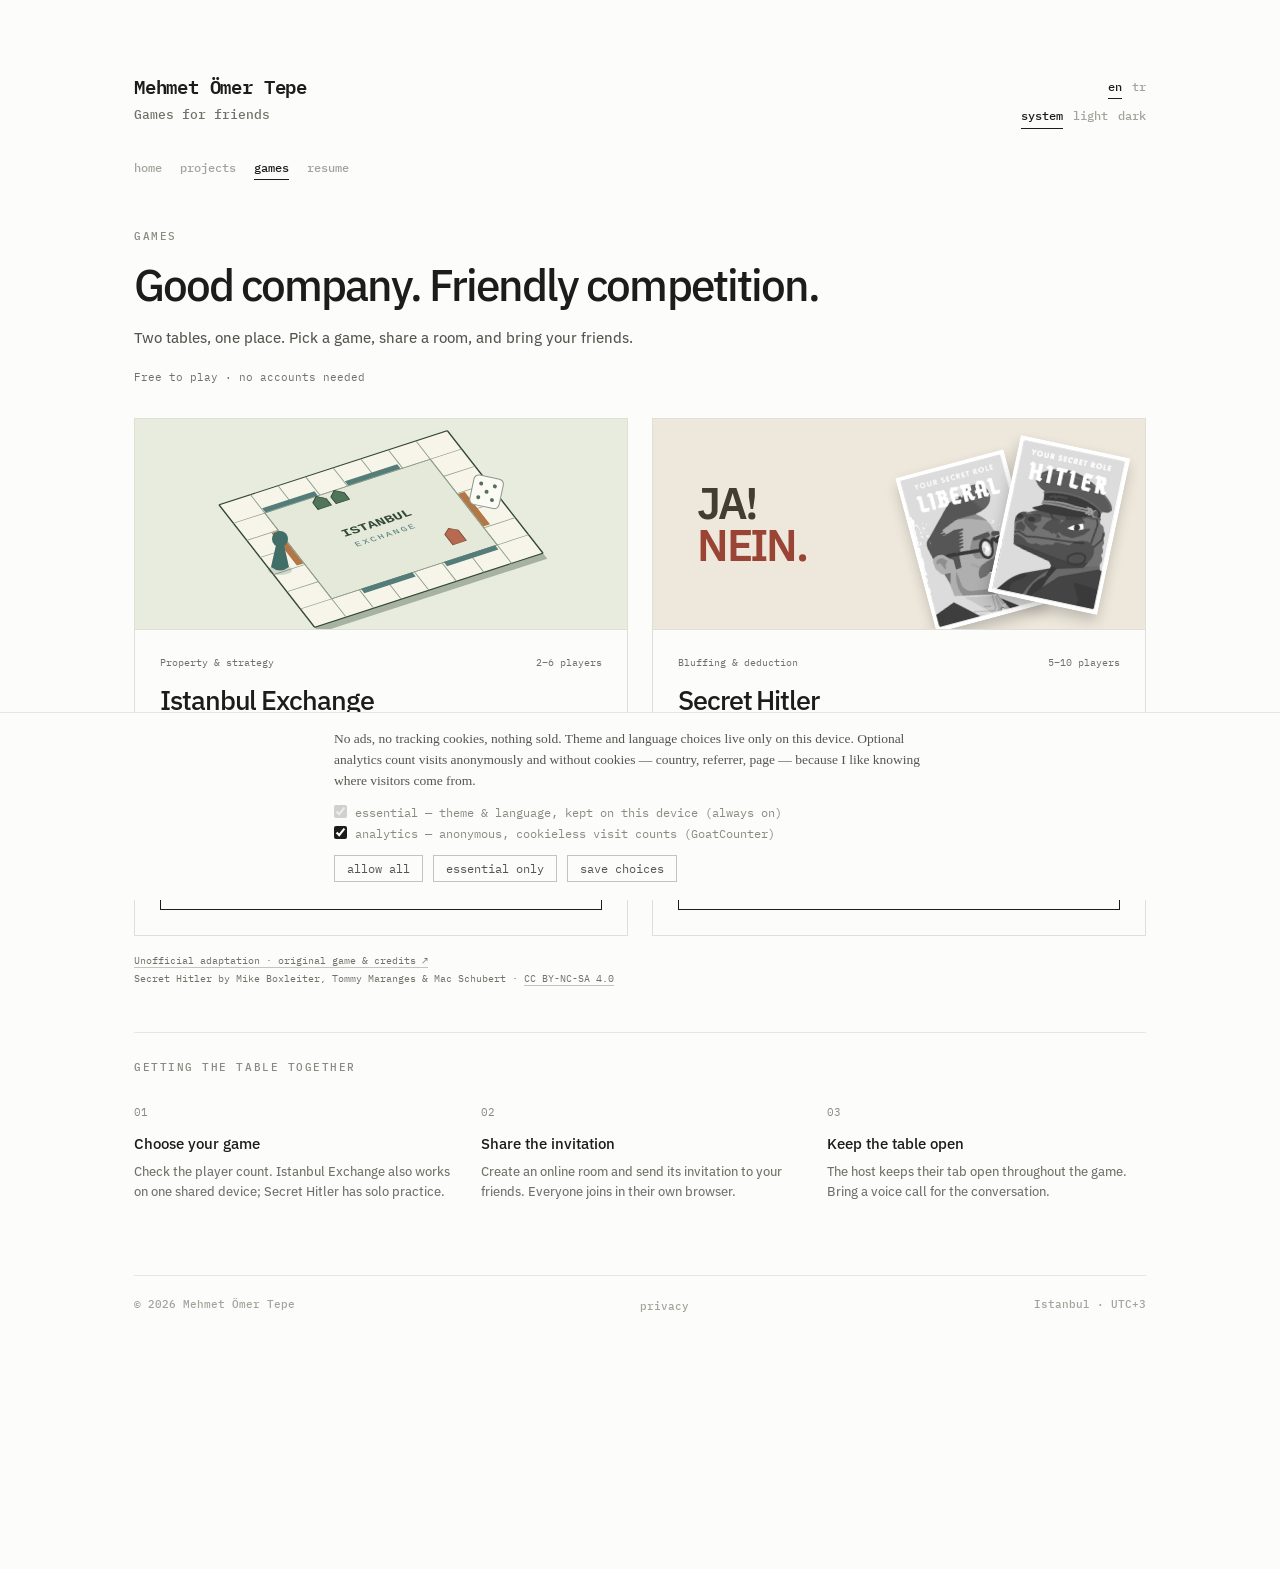
==== games/index.html @ 9b4b9cd4 "Organize both games under a shared Games section" ====
<!DOCTYPE html>
<html lang="en">
<head>
  <meta charset="utf-8">
  <meta name="viewport" content="width=device-width, initial-scale=1">
  <title>Games — Ömer Tepe</title>
  <meta name="description" content="Browser games for friends: Istanbul Exchange for 2–6 players and Secret Hitler for 5–10. Free online rooms, no accounts needed.">
  <link rel="canonical" href="https://omertepe.com/games/">
  <meta property="og:type" content="website">
  <meta property="og:title" content="Games — Ömer Tepe">
  <meta property="og:description" content="Two tables, one place. Play Istanbul Exchange or Secret Hitler with friends.">
  <meta property="og:url" content="https://omertepe.com/games/">
  <meta name="twitter:card" content="summary">
  <link rel="icon" href="/favicon.svg" type="image/svg+xml">
  <script>try{var s=localStorage.getItem('omt-theme');if(s==='light'||s==='dark')document.documentElement.style.colorScheme=s;}catch(e){}</script>
  <link rel="preconnect" href="https://fonts.googleapis.com">
  <link rel="preconnect" href="https://fonts.gstatic.com" crossorigin>
  <link href="https://fonts.googleapis.com/css2?family=IBM+Plex+Mono:wght@400;500;600&family=IBM+Plex+Sans:wght@400;450;500;600;700&display=swap" rel="stylesheet">
  <link rel="stylesheet" href="/assets/site.css">
  <link rel="stylesheet" href="/assets/games.css?v=20261007-2">
</head>
<body data-page="games">
<div class="page"><div class="container games-container">
  <header>
    <div class="header-left"><h1><a href="/">Mehmet Ömer Tepe</a></h1><p class="tagline" data-i18n="gamesTagline">Games for friends</p></div>
    <div class="toggles">
      <div class="toggle-row" aria-label="Language"><button id="lang-en" title="English">en</button><button id="lang-tr" title="Türkçe">tr</button></div>
      <div class="toggle-row" aria-label="Color theme"><button id="theme-system" data-i18n="themeSystem">system</button><button id="theme-light" data-i18n="themeLight">light</button><button id="theme-dark" data-i18n="themeDark">dark</button></div>
    </div>
  </header>
  <nav class="site-nav" aria-label="Site">
    <a href="/" data-nav="home" data-i18n="navHome">home</a>
    <a href="/projects/" data-nav="projects" data-i18n="navProjects">projects</a>
    <a href="/games/" data-nav="games" data-i18n="navGames" class="active" aria-current="page">games</a>
    <a href="/resume/" data-nav="resume" data-i18n="navResume">resume</a>
  </nav>
  <main>
    <section class="games-intro" aria-labelledby="games-title">
      <p class="section-h" data-i18n="gamesH">Games</p>
      <h2 id="games-title" data-i18n="gamesTitle">Good company. Friendly competition.</h2>
      <p data-i18n="gamesIntro">Two tables, one place. Pick a game, share a room, and bring your friends.</p>
      <span class="games-note" data-i18n="gamesNote">Free to play · no accounts needed</span>
    </section>
    <section class="games-grid" aria-label="Games">
      <article class="game-card exchange-card" aria-labelledby="exchange-title">
        <div class="game-art exchange-art" aria-hidden="true">
          <svg viewBox="0 0 440 210" focusable="false">
            <g transform="translate(220 110) rotate(-18) skewX(20) scale(1 .73) translate(-120 -100)">
              <path d="M0 9H240V209H0Z" fill="#a8b2a2"/>
              <rect width="240" height="200" rx="1" fill="#f7f5e9" stroke="#334838" stroke-width="1.5"/>
              <rect x="33" y="30" width="174" height="140" fill="#e4e9da" stroke="#8f9e8c"/>
              <path d="M0 30H240M0 170H240M33 0V200M207 0V200M62 0V30M91 0V30M120 0V30M149 0V30M178 0V30M62 170V200M91 170V200M120 170V200M149 170V200M178 170V200M0 58H33M0 86H33M0 114H33M0 142H33M207 58H240M207 86H240M207 114H240M207 142H240" stroke="#8f9e8c" stroke-width="1"/>
              <path d="M34 26H89M121 26H176M64 173H118M151 173H205" stroke="#547c79" stroke-width="7"/>
              <path d="M29 59V112M211 87V140" stroke="#b27747" stroke-width="7"/>
              <text x="120" y="95" text-anchor="middle" font-family="monospace" font-size="15" font-weight="bold" fill="#334838">ISTANBUL</text>
              <text x="120" y="113" text-anchor="middle" font-family="monospace" font-size="10" letter-spacing="2" fill="#547c79">EXCHANGE</text>
              <path d="M80 48V37L87 30L94 37V48Z M99 48V37L106 30L113 37V48Z" fill="#507559" stroke="#334838"/>
              <path d="M170 151V134L177 128L184 134V151Z" fill="#b66a50" stroke="#844c39"/>
            </g>
            <ellipse cx="119" cy="151" rx="12" ry="5" fill="#294b4230"/>
            <path d="M110 148L115 126H123L128 148Q119 155 110 148Z" fill="#416e67"/>
            <circle cx="119" cy="120" r="8" fill="#416e67"/>
            <g transform="translate(314 55) rotate(12)"><rect width="30" height="30" rx="5" fill="#fbfaf4" stroke="#899989"/><g fill="#54705b"><circle cx="8" cy="8" r="2"/><circle cx="22" cy="8" r="2"/><circle cx="15" cy="15" r="2"/><circle cx="8" cy="22" r="2"/><circle cx="22" cy="22" r="2"/></g></g>
          </svg>
        </div>
        <div class="game-card-body">
          <div class="game-card-meta"><span data-i18n="exchangeGenre">Property &amp; strategy</span><span data-i18n="exchangePlayers">2–6 players</span></div>
          <h3 id="exchange-title">Istanbul Exchange</h3>
          <p class="game-description" data-i18n="exchangeDesc">Buy Istanbul neighborhoods, strike deals, and build your way across the city. A familiar property game with a local address.</p>
          <ul class="game-features"><li data-i18n="exchangeFeature1">3D tabletop</li><li data-i18n="exchangeFeature2">Custom rules</li><li data-i18n="exchangeFeature3">Local play</li></ul>
          <div class="game-card-action"><span data-i18n="exchangeModes">Online or local</span><a href="/monopoly/" data-i18n="exchangePlay">Play Istanbul Exchange →</a></div>
        </div>
      </article>
      <article class="game-card secret-card" aria-labelledby="secret-title">
        <div class="game-art secret-art" aria-hidden="true"><span class="secret-art-word">JA! <i>NEIN.</i></span><div class="secret-art-cards"><img src="/secret-hitler/assets/role-liberal.webp" alt="" width="480" height="700"><img src="/secret-hitler/assets/role-hitler.webp" alt="" width="480" height="700"></div></div>
        <div class="game-card-body">
          <div class="game-card-meta"><span data-i18n="secretGenre">Bluffing &amp; deduction</span><span data-i18n="secretPlayers">5–10 players</span></div>
          <h3 id="secret-title">Secret Hitler</h3>
          <p class="game-description" data-i18n="secretDesc">Private identities, public decisions. Elect a government, pass policies, and work out whose story you can trust.</p>
          <ul class="game-features"><li data-i18n="secretFeature1">Hidden roles</li><li data-i18n="secretFeature2">Table chat</li><li data-i18n="secretFeature3">Practice bots</li></ul>
          <div class="game-card-action"><span data-i18n="secretModes">Online + solo practice</span><a href="/secret-hitler/" data-i18n="secretPlay">Play Secret Hitler →</a></div>
        </div>
      </article>
    </section>
    <p class="games-credit"><a href="/secret-hitler/#credits" data-i18n="secretCredit">Unofficial adaptation · original game &amp; credits ↗</a><br>Secret Hitler by Mike Boxleiter, Tommy Maranges &amp; Mac Schubert · <a href="https://creativecommons.org/licenses/by-nc-sa/4.0/">CC BY-NC-SA 4.0</a></p>
    <section class="games-guide" aria-labelledby="games-guide-heading">
      <h2 class="section-h" id="games-guide-heading" data-i18n="gamesTogether">Getting the table together</h2>
      <ol>
        <li><span class="guide-number" aria-hidden="true">01</span><h3 data-i18n="gamesStep1">Choose your game</h3><p data-i18n="gamesStep1Text">Check the player count. Istanbul Exchange also works on one shared device; Secret Hitler has solo practice.</p></li>
        <li><span class="guide-number" aria-hidden="true">02</span><h3 data-i18n="gamesStep2">Share the invitation</h3><p data-i18n="gamesStep2Text">Create an online room and send its invitation to your friends. Everyone joins in their own browser.</p></li>
        <li><span class="guide-number" aria-hidden="true">03</span><h3 data-i18n="gamesStep3">Keep the table open</h3><p data-i18n="gamesStep3Text">The host keeps their tab open throughout the game. Bring a voice call for the conversation.</p></li>
      </ol>
    </section>
  </main>
  <footer><span id="copyright">© 2026 Mehmet Ömer Tepe</span><span data-i18n="footerLoc">Istanbul · UTC+3</span></footer>
</div></div>
<script src="/assets/site.js?v=20261007-2"></script>
</body>
</html>
---- assets/site.css ----
:root { color-scheme: light dark; }
html, body { margin: 0; padding: 0; }
body { background: light-dark(#fcfcfa, #141413); }
::selection { background: light-dark(#1a1a18, #e9e9e4); color: light-dark(#fcfcfa, #141413); }
a { color: inherit; }

.page {
  min-height: 100vh;
  background: light-dark(#fcfcfa, #141413);
  color: light-dark(#1c1c1a, #e6e6e1);
  font-family: 'IBM Plex Sans', sans-serif;
  font-size: 15px;
  line-height: 1.6;
  font-weight: 450;
}
.container {
  max-width: 660px;
  margin: 0 auto;
  padding: 72px 24px 64px 24px;
  box-sizing: border-box;
}

/* Header */
header {
  display: flex;
  align-items: flex-start;
  justify-content: space-between;
  gap: 16px;
}
.header-left { display: flex; flex-direction: column; gap: 2px; }
.header-left h1 {
  margin: 0;
  font-family: 'IBM Plex Mono', monospace;
  font-size: 19px;
  font-weight: 600;
  letter-spacing: -0.01em;
}
.header-left h1 a { text-decoration: none; }
.tagline {
  margin: 0;
  font-family: 'IBM Plex Mono', monospace;
  font-size: 12.5px;
  color: light-dark(#71716a, #93938b);
}
.toggles {
  display: flex;
  flex-direction: column;
  align-items: flex-end;
  gap: 6px;
  font-family: 'IBM Plex Mono', monospace;
  font-size: 11.5px;
  padding-top: 4px;
}
.toggle-row { display: flex; align-items: center; gap: 10px; }
.toggle-row button {
  all: unset;
  cursor: pointer;
  padding: 2px 0;
  border-bottom: 1px solid transparent;
  color: light-dark(#a3a39b, #6b6b64);
}
.toggle-row button:hover { color: light-dark(#1c1c1a, #e6e6e1); }
.toggle-row button:focus-visible { outline: 1px dotted currentColor; outline-offset: 2px; }
.toggle-row button.active {
  color: light-dark(#1c1c1a, #e6e6e1);
  border-bottom-color: light-dark(#1c1c1a, #e6e6e1);
}

/* Site nav */
.site-nav {
  display: flex;
  flex-wrap: wrap;
  gap: 18px;
  margin-top: 28px;
  font-family: 'IBM Plex Mono', monospace;
  font-size: 11.5px;
}
.site-nav a {
  text-decoration: none;
  padding: 2px 0;
  border-bottom: 1px solid transparent;
  color: light-dark(#a3a39b, #6b6b64);
}
.site-nav a:hover { color: light-dark(#1c1c1a, #e6e6e1); }
.site-nav a:focus-visible { outline: 1px dotted currentColor; outline-offset: 2px; }
.site-nav a.active {
  color: light-dark(#1c1c1a, #e6e6e1);
  border-bottom-color: light-dark(#1c1c1a, #e6e6e1);
}

/* Sections */
.section-h {
  margin: 0 0 14px 0;
  font-family: 'IBM Plex Mono', monospace;
  font-size: 11px;
  font-weight: 500;
  letter-spacing: 0.14em;
  text-transform: uppercase;
  color: light-dark(#8a8a82, #7d7d76);
}
.page-top { margin-top: 48px; }

/* About */
.about { margin-top: 48px; }
.about p { margin: 0 0 12px 0; text-wrap: pretty; }
.about p:last-child { margin-bottom: 0; }
.body-link {
  color: inherit;
  text-decoration: underline;
  text-underline-offset: 3px;
  text-decoration-color: light-dark(#c4c4bc, #4a4a45);
}
.body-link:hover { text-decoration-color: light-dark(#1c1c1a, #e6e6e1); }

/* Projects */
.projects { margin-top: 52px; }
.projects-head {
  display: flex;
  align-items: baseline;
  justify-content: space-between;
  gap: 12px;
  margin: 0 0 6px 0;
}
.projects-head .section-h { margin: 0; }
.gh-link {
  font-family: 'IBM Plex Mono', monospace;
  font-size: 11.5px;
  color: light-dark(#8a8a82, #7d7d76);
  text-decoration: none;
}
.gh-link:hover { color: light-dark(#1c1c1a, #e6e6e1); }
.projects-intro {
  margin: 8px 0 0 0;
  font-size: 14px;
  color: light-dark(#55554f, #b0b0a8);
  text-wrap: pretty;
  max-width: 54ch;
}
.repos-loading {
  margin: 0;
  padding: 20px 0;
  font-family: 'IBM Plex Mono', monospace;
  font-size: 12.5px;
  color: light-dark(#8a8a82, #7d7d76);
}
.repo-list { display: flex; flex-direction: column; }
.repo-row {
  display: block;
  text-decoration: none;
  color: inherit;
  padding: 18px 0;
  border-top: 1px solid light-dark(#e7e7e1, #2a2a27);
}
a.repo-row:hover { background: light-dark(#f5f5f1, #1b1b19); }
.repo-line1 {
  display: flex;
  align-items: baseline;
  justify-content: space-between;
  gap: 12px;
}
.repo-name {
  font-family: 'IBM Plex Mono', monospace;
  font-size: 14px;
  font-weight: 600;
}
.repo-meta {
  font-family: 'IBM Plex Mono', monospace;
  font-size: 11.5px;
  color: light-dark(#8a8a82, #7d7d76);
  white-space: nowrap;
}
.repo-desc {
  margin: 6px 0 0 0;
  font-size: 14px;
  color: light-dark(#55554f, #b0b0a8);
  text-wrap: pretty;
  max-width: 54ch;
}
.repo-list-end { border-top: 1px solid light-dark(#e7e7e1, #2a2a27); }
.repos-error {
  margin: 10px 0 0 0;
  font-family: 'IBM Plex Mono', monospace;
  font-size: 11.5px;
  color: light-dark(#8a8a82, #7d7d76);
}
.repos-error a { color: inherit; }

/* Categorized project groups */
.cat-block { margin-top: 36px; }
.cat-block:first-child { margin-top: 24px; }
.cat-h { margin-bottom: 6px; }
.subcat-block { margin-top: 22px; }
.subcat-block:first-of-type { margin-top: 12px; }
.subcat-h {
  margin: 0 0 2px 0;
  font-family: 'IBM Plex Mono', monospace;
  font-size: 10px;
  font-weight: 500;
  letter-spacing: 0.12em;
  text-transform: uppercase;
  color: light-dark(#a3a39b, #6b6b64);
}

/* Contact */
.contact { margin-top: 52px; }
.contact-rows {
  display: flex;
  flex-direction: column;
  gap: 8px;
  font-family: 'IBM Plex Mono', monospace;
  font-size: 13px;
}
.contact-row { display: flex; gap: 16px; }
.contact-label {
  color: light-dark(#8a8a82, #7d7d76);
  width: 72px;
  flex-shrink: 0;
}
.contact-sep { color: light-dark(#a3a39b, #6b6b64); padding: 0 6px; }

/* Resume page */
.resume-lede {
  margin: 0;
  font-size: 14px;
  color: light-dark(#55554f, #b0b0a8);
  text-wrap: pretty;
  max-width: 54ch;
}
.resume-actions {
  display: flex;
  gap: 22px;
  margin-top: 18px;
  font-family: 'IBM Plex Mono', monospace;
  font-size: 12.5px;
}
.resume-size {
  align-self: center;
  font-size: 11px;
  color: light-dark(#a3a39b, #6b6b64);
}
.resume-embed {
  margin-top: 24px;
  border: 1px solid light-dark(#e7e7e1, #2a2a27);
}
.resume-embed img {
  display: block;
  width: 100%;
  height: auto;
  background: #fff;
}
.resume-embed.dark-adapt img {
  filter: invert(0.93) hue-rotate(180deg);
}

/* Case study page */
.crumb {
  margin: 0 0 18px 0;
  font-family: 'IBM Plex Mono', monospace;
  font-size: 11.5px;
  color: light-dark(#8a8a82, #7d7d76);
}
.crumb a { color: inherit; text-decoration: none; }
.crumb a:hover { color: light-dark(#1c1c1a, #e6e6e1); }
.crumb-row {
  display: flex;
  align-items: baseline;
  justify-content: space-between;
  gap: 12px;
  margin: 0 0 18px 0;
}
.crumb-row .crumb { margin: 0; }
.proj-head {
  display: flex;
  align-items: baseline;
  justify-content: space-between;
  gap: 12px;
}
.proj-head h2 {
  margin: 0;
  font-family: 'IBM Plex Mono', monospace;
  font-size: 17px;
  font-weight: 600;
  letter-spacing: -0.01em;
}
.proj-lede {
  margin: 14px 0 0 0;
  text-wrap: pretty;
}
.stats {
  display: flex;
  flex-wrap: wrap;
  gap: 12px 36px;
  margin-top: 26px;
  padding: 16px 0;
  border-top: 1px solid light-dark(#e7e7e1, #2a2a27);
  border-bottom: 1px solid light-dark(#e7e7e1, #2a2a27);
}
.stat { display: flex; flex-direction: column; gap: 2px; }
.stat-v {
  font-family: 'IBM Plex Mono', monospace;
  font-size: 16px;
  font-weight: 600;
}
.stat-l {
  font-family: 'IBM Plex Mono', monospace;
  font-size: 10.5px;
  letter-spacing: 0.08em;
  text-transform: uppercase;
  color: light-dark(#8a8a82, #7d7d76);
}
.demo-box {
  border: 1px solid light-dark(#e7e7e1, #2a2a27);
}
.demo-box canvas {
  display: block;
  width: 100%;
  touch-action: pan-y;
  cursor: grab;
}
.demo-caption {
  margin: 10px 0 0 0;
  font-size: 13px;
  color: light-dark(#8a8a82, #7d7d76);
  text-wrap: pretty;
}
.steps {
  margin: 0;
  padding-left: 22px;
}
.steps li { margin-bottom: 12px; text-wrap: pretty; }
.steps li:last-child { margin-bottom: 0; }
.steps li::marker {
  font-family: 'IBM Plex Mono', monospace;
  font-size: 12px;
  color: light-dark(#8a8a82, #7d7d76);
}
.step-k {
  font-family: 'IBM Plex Mono', monospace;
  font-size: 13px;
  font-weight: 600;
}
.status-note {
  margin: 0;
  font-family: 'IBM Plex Mono', monospace;
  font-size: 12.5px;
  color: light-dark(#8a8a82, #7d7d76);
  text-wrap: pretty;
}

/* 404 */
.nf-code {
  margin: 0 0 10px 0;
  font-family: 'IBM Plex Mono', monospace;
  font-size: 40px;
  font-weight: 600;
  letter-spacing: -0.01em;
}
.nf-msg {
  margin: 0 0 18px 0;
  color: light-dark(#55554f, #b0b0a8);
  text-wrap: pretty;
  max-width: 54ch;
}
.nf-back {
  margin: 0;
  font-family: 'IBM Plex Mono', monospace;
  font-size: 12.5px;
}

/* Consent banner */
.consent {
  position: fixed;
  left: 0;
  right: 0;
  bottom: 0;
  background: light-dark(#fcfcfa, #141413);
  border-top: 1px solid light-dark(#e7e7e1, #2a2a27);
  z-index: 10;
}
.consent-inner {
  max-width: 660px;
  margin: 0 auto;
  padding: 16px 24px 18px 24px;
  box-sizing: border-box;
}
.consent-text {
  margin: 0;
  font-size: 13.5px;
  line-height: 1.55;
  color: light-dark(#55554f, #b0b0a8);
  text-wrap: pretty;
}
.consent-opts {
  display: flex;
  flex-direction: column;
  gap: 5px;
  margin-top: 12px;
  font-family: 'IBM Plex Mono', monospace;
  font-size: 11.5px;
  color: light-dark(#8a8a82, #7d7d76);
}
.consent-opt { display: flex; align-items: baseline; gap: 8px; cursor: pointer; }
.consent-opt input {
  accent-color: light-dark(#1c1c1a, #e6e6e1);
  margin: 0;
  transform: translateY(1px);
}
.consent-actions {
  display: flex;
  flex-wrap: wrap;
  gap: 10px;
  margin-top: 14px;
}
.consent-actions button {
  all: unset;
  cursor: pointer;
  font-family: 'IBM Plex Mono', monospace;
  font-size: 11.5px;
  padding: 5px 12px;
  border: 1px solid light-dark(#c4c4bc, #4a4a45);
  color: light-dark(#55554f, #b0b0a8);
}
.consent-actions button:hover {
  color: light-dark(#1c1c1a, #e6e6e1);
  border-color: light-dark(#1c1c1a, #e6e6e1);
}
.consent-actions button:focus-visible { outline: 1px dotted currentColor; outline-offset: 2px; }

/* Footer privacy link */
.privacy-link {
  all: unset;
  cursor: pointer;
  font-family: 'IBM Plex Mono', monospace;
  font-size: 11px;
  color: light-dark(#a3a39b, #6b6b64);
  padding: 2px 0;
}
.privacy-link:hover { color: light-dark(#1c1c1a, #e6e6e1); }
.privacy-link:focus-visible { outline: 1px dotted currentColor; outline-offset: 2px; }

/* Footer */
footer {
  margin-top: 72px;
  padding-top: 20px;
  border-top: 1px solid light-dark(#e7e7e1, #2a2a27);
  display: flex;
  justify-content: space-between;
  gap: 12px;
  font-family: 'IBM Plex Mono', monospace;
  font-size: 11px;
  color: light-dark(#a3a39b, #6b6b64);
}
---- assets/games.css ----
/* Shared navigation for the collection and both game tables. */
.game-shell.game-container, .game-shell.sh-container { max-width:1360px; margin:0 auto; padding:38px 36px 28px; }
.game-shell .game-header .header-left h1 { font-size:19px; }
.game-shell .game-header .tagline { font-size:12.5px; }
.game-shell .toggles { font-size:11.5px; gap:6px; }
.game-shell .toggle-row { gap:10px; }
.game-shell .game-site-nav { margin:28px 0 0; padding-bottom:18px; border-bottom:1px solid light-dark(#e7e7e1,#2a2a27); gap:18px; font-size:11.5px; }
.game-collection-bar { display:flex; align-items:center; justify-content:space-between; gap:16px; padding:18px 0; border-bottom:1px solid light-dark(#e7e7e1,#2a2a27); }
.game-switcher { display:flex; flex-wrap:wrap; gap:8px 22px; font:11px 'IBM Plex Mono',monospace; }
.game-switcher a { color:light-dark(#71716a,#93938b); text-decoration:none; padding:5px 0; border-bottom:1px solid transparent; }
.game-switcher a:hover, .game-switcher a.active { color:light-dark(#1c1c1a,#e6e6e1); }
.game-switcher a.active { border-bottom-color:currentColor; }
.game-collection-bar .text-button { margin:0; white-space:nowrap; font-size:11px; }
.game-collection-bar a:focus-visible { outline:1px dotted currentColor; outline-offset:4px; }
.game-shell .table-heading { margin-top:24px; }

/* The Games collection uses the same type, paper, borders, and preferences as the portfolio. */
.games-container { max-width:1060px; }
.games-intro { margin:48px 0 30px; }
.games-intro h2 { font-size:clamp(30px,4vw,44px); line-height:1.15; font-weight:500; letter-spacing:-.045em; margin:0 0 16px; text-wrap:balance; }
.games-intro > p:not(.section-h) { color:light-dark(#55554f,#b0b0a8); max-width:60ch; margin:0 0 14px; }
.games-note { font:11px 'IBM Plex Mono',monospace; color:light-dark(#71716a,#93938b); }
.games-grid { display:grid; grid-template-columns:repeat(2,minmax(0,1fr)); gap:24px; }
.game-card { min-width:0; border:1px solid light-dark(#dfdfd7,#363630); display:flex; flex-direction:column; transition:border-color .2s; }
.game-card:hover { border-color:light-dark(#a9a99d,#727268); }
.game-art { height:210px; position:relative; overflow:hidden; border-bottom:1px solid light-dark(#dfdfd7,#363630); }
.exchange-art { background:light-dark(#e8ecdf,#26332d); }
.exchange-art svg { width:100%; height:100%; display:block; }
.secret-art { background:light-dark(#eee8dc,#37312a); }
.secret-art-word { position:absolute; left:9%; top:30%; font:600 44px/.95 'IBM Plex Sans',sans-serif; letter-spacing:-.06em; color:light-dark(#423c32,#e2d9c7); }
.secret-art-word i { display:block; color:light-dark(#9a4436,#c77863); font-style:normal; }
.secret-art-cards { position:absolute; width:205px; height:190px; right:6%; top:26px; }
.secret-art-cards img { position:absolute; width:104px; height:152px; object-fit:cover; border:4px solid #fff; box-shadow:0 7px 14px #0003; background:#fff; transition:transform .3s; }
.secret-art-cards img:first-child { transform:rotate(-15deg); left:4px; top:16px; }
.secret-art-cards img:last-child { transform:rotate(12deg); right:0; top:0; }
.secret-card:hover .secret-art-cards img:first-child { transform:rotate(-19deg) translateY(-3px); }
.secret-card:hover .secret-art-cards img:last-child { transform:rotate(16deg) translateY(-3px); }
.game-card-body { display:flex; flex-direction:column; flex:1; padding:25px; }
.game-card-meta { display:flex; flex-wrap:wrap; justify-content:space-between; gap:7px 16px; font:10px/1.5 'IBM Plex Mono',monospace; color:light-dark(#71716a,#93938b); }
.game-card-meta > :last-child { white-space:nowrap; }
.game-card h3 { margin:14px 0 10px; font-size:27px; line-height:1.2; letter-spacing:-.04em; font-weight:500; }
.game-description { margin:0 0 20px; font-size:14px; color:light-dark(#55554f,#b0b0a8); text-wrap:pretty; }
.game-features { list-style:none; padding:0; margin:0 0 25px; display:flex; flex-wrap:wrap; gap:7px; font:10px/1.5 'IBM Plex Mono',monospace; }
.game-features li { padding:4px 7px; border:1px solid light-dark(#dfdfd7,#363630); }
.game-card-action { margin-top:auto; display:flex; flex-direction:column; gap:9px; }
.game-card-action > span { font:10px/1.5 'IBM Plex Mono',monospace; color:light-dark(#71716a,#93938b); }
.game-card-action a { display:block; padding:13px 14px; text-decoration:none; font:11px/1.5 'IBM Plex Mono',monospace; border:1px solid light-dark(#1c1c1a,#e6e6e1); text-align:center; transition:background .2s,color .2s; }
.game-card-action a:hover { background:light-dark(#1c1c1a,#e6e6e1); color:light-dark(#fcfcfa,#141413); }
.game-card-action a:focus-visible { outline:2px solid currentColor; outline-offset:3px; }
.games-credit { margin:16px 0 0; font:10px/1.8 'IBM Plex Mono',monospace; color:light-dark(#71716a,#93938b); }
.games-credit a { text-decoration-color:light-dark(#c4c4bc,#4a4a45); text-underline-offset:3px; }
.games-guide { margin-top:44px; padding-top:26px; border-top:1px solid light-dark(#e7e7e1,#2a2a27); }
.games-guide ol { display:grid; grid-template-columns:repeat(3,minmax(0,1fr)); gap:28px; list-style:none; padding:0; margin:22px 0 0; }
.guide-number { font:11px 'IBM Plex Mono',monospace; color:light-dark(#8a8a82,#7d7d76); }
.games-guide h3 { font-size:15px; font-weight:500; margin:9px 0 6px; }
.games-guide p { font-size:13px; color:light-dark(#71716a,#93938b); margin:0; }
@media(max-width:760px) {
  .games-container { padding-top:38px; }
  .games-grid { gap:16px; }
  .game-card-body { padding:19px; }
  .secret-art-cards { right:-30px; }
  .secret-art-word { left:6%; font-size:38px; }
  .game-shell.game-container, .game-shell.sh-container { padding:28px 20px 22px; }
}
@media(max-width:600px) {
  .games-grid, .games-guide ol { grid-template-columns:1fr; }
  .games-container .header-left h1 { font-size:15px; }
  .games-container .tagline { font-size:10px; }
  .games-container .toggles { font-size:10px; }
  .games-container .toggle-row { gap:7px; }
  .games-intro { margin-top:38px; }
  .game-art { height:190px; }
  .secret-art-cards { right:9%; top:20px; }
  .secret-art-word { left:10%; font-size:44px; }
  .games-guide ol { gap:22px; }
  .games-container footer { margin-top:42px; flex-wrap:wrap; }
  .game-shell.game-container, .game-shell.sh-container { padding:25px 14px 18px; }
  .game-shell .game-header .header-left h1 { font-size:15px; }
  .game-shell .game-header .tagline { font-size:10px; }
  .game-shell .toggles { font-size:10px; gap:4px; }
  .game-shell .toggle-row { gap:7px; }
  .game-collection-bar { align-items:flex-start; flex-wrap:wrap; gap:8px; padding:12px 0; }
  .game-switcher { gap:16px; font-size:10px; }
  .game-collection-bar .text-button { font-size:10px; padding:5px 0; }
}
@media(prefers-reduced-motion:reduce) {
  .game-card, .game-card-action a, .secret-art-cards img { transition:none; }
}
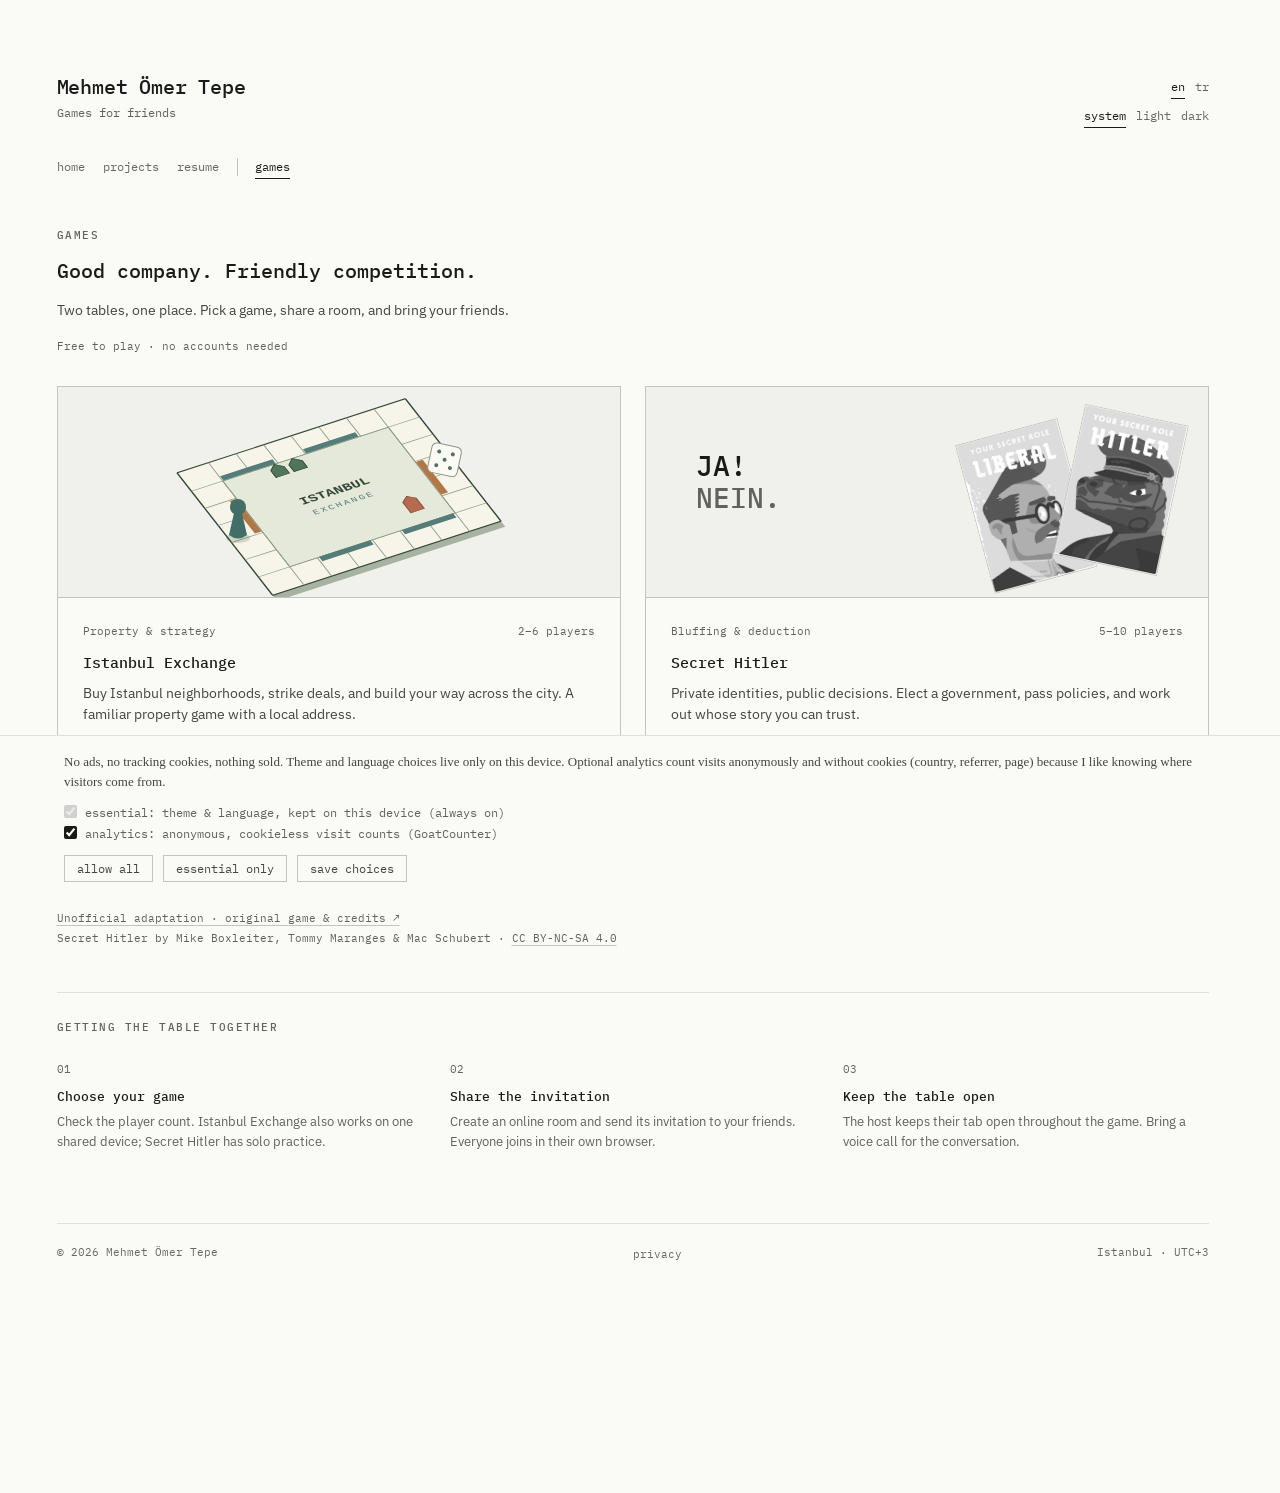
==== commit a6f28894: "Refresh site pages, shared styles and project list Co-Authored-By: Claude Fable 5.2 <noreply@anthrop" ====
--- a/games/index.html
+++ b/games/index.html
@@ -3,11 +3,11 @@
 <head>
   <meta charset="utf-8">
   <meta name="viewport" content="width=device-width, initial-scale=1">
-  <title>Games — Ömer Tepe</title>
+  <title>Games · Ömer Tepe</title>
   <meta name="description" content="Browser games for friends: Istanbul Exchange for 2–6 players and Secret Hitler for 5–10. Free online rooms, no accounts needed.">
   <link rel="canonical" href="https://omertepe.com/games/">
   <meta property="og:type" content="website">
-  <meta property="og:title" content="Games — Ömer Tepe">
+  <meta property="og:title" content="Games · Ömer Tepe">
   <meta property="og:description" content="Two tables, one place. Play Istanbul Exchange or Secret Hitler with friends.">
   <meta property="og:url" content="https://omertepe.com/games/">
   <meta name="twitter:card" content="summary">
@@ -16,8 +16,8 @@
   <link rel="preconnect" href="https://fonts.googleapis.com">
   <link rel="preconnect" href="https://fonts.gstatic.com" crossorigin>
   <link href="https://fonts.googleapis.com/css2?family=IBM+Plex+Mono:wght@400;500;600&family=IBM+Plex+Sans:wght@400;450;500;600;700&display=swap" rel="stylesheet">
-  <link rel="stylesheet" href="/assets/site.css">
-  <link rel="stylesheet" href="/assets/games.css?v=20261007-2">
+  <link rel="stylesheet" href="/assets/site.css?v=20261111-5">
+  <link rel="stylesheet" href="/assets/games.css?v=20261111-3">
 </head>
 <body data-page="games">
 <div class="page"><div class="container games-container">
@@ -31,8 +31,8 @@
   <nav class="site-nav" aria-label="Site">
     <a href="/" data-nav="home" data-i18n="navHome">home</a>
     <a href="/projects/" data-nav="projects" data-i18n="navProjects">projects</a>
+    <a href="/resume/" data-nav="resume" data-i18n="navResume">resume</a>
     <a href="/games/" data-nav="games" data-i18n="navGames" class="active" aria-current="page">games</a>
-    <a href="/resume/" data-nav="resume" data-i18n="navResume">resume</a>
   </nav>
   <main>
     <section class="games-intro" aria-labelledby="games-title">
@@ -94,6 +94,6 @@
   </main>
   <footer><span id="copyright">© 2026 Mehmet Ömer Tepe</span><span data-i18n="footerLoc">Istanbul · UTC+3</span></footer>
 </div></div>
-<script src="/assets/site.js?v=20261007-2"></script>
+<script src="/assets/site.js?v=20261111-5"></script>
 </body>
 </html>
--- a/assets/site.css
+++ b/assets/site.css
@@ -1,25 +1,46 @@
-:root { color-scheme: light dark; }
+/* plex gray tokens: https://claude.ai/artifact/9Q6oJZH4ksGWWQ2QTu6A2C */
+:root {
+  color-scheme: light dark;
+  --bg: light-dark(#fafaf7, #141413);
+  --sunken: light-dark(#f0f0ec, #0c0c0b);
+  --hover: light-dark(#f0f0eb, #1b1b19);
+  --selected: light-dark(#e8e8e2, #20201e);
+  --text: light-dark(#1a1a18, #e6e6e1);
+  --text2: light-dark(#45453f, #b0b0a8);
+  --text3: light-dark(#62625b, #93938b);
+  --off: light-dark(#686861, #83837c);
+  --line3: light-dark(#83837b, #717169);
+  --line2: light-dark(#c4c4bc, #4a4a45);
+  --line: light-dark(#e0e0da, #2a2a27);
+  --focus: light-dark(#000, #fff);
+  --page-w: 1200px; /* one width for every page, game tables included */
+  --measure: 640px;
+}
+html { scrollbar-gutter: stable; } /* pages with and without a scrollbar stay aligned */
+* { border-radius: 0; }
 html, body { margin: 0; padding: 0; }
-body { background: light-dark(#fcfcfa, #141413); }
-::selection { background: light-dark(#1a1a18, #e9e9e4); color: light-dark(#fcfcfa, #141413); }
+body { background: var(--bg); }
+::selection { background: var(--text); color: var(--bg); }
 a { color: inherit; }
 
 .page {
   min-height: 100vh;
-  background: light-dark(#fcfcfa, #141413);
-  color: light-dark(#1c1c1a, #e6e6e1);
+  background: var(--bg);
+  color: var(--text);
   font-family: 'IBM Plex Sans', sans-serif;
-  font-size: 15px;
-  line-height: 1.6;
-  font-weight: 450;
+  font-size: 14px;
+  line-height: 1.5;
+  font-weight: 400;
 }
 .container {
-  max-width: 660px;
+  max-width: var(--page-w);
   margin: 0 auto;
   padding: 72px 24px 64px 24px;
   box-sizing: border-box;
 }
 
+.container p, .container li { max-width: var(--measure); }
+
 /* Header */
 header {
   display: flex;
@@ -31,16 +52,16 @@
 .header-left h1 {
   margin: 0;
   font-family: 'IBM Plex Mono', monospace;
-  font-size: 19px;
-  font-weight: 600;
+  font-size: 20px;
+  font-weight: 500;
   letter-spacing: -0.01em;
 }
 .header-left h1 a { text-decoration: none; }
 .tagline {
   margin: 0;
   font-family: 'IBM Plex Mono', monospace;
-  font-size: 12.5px;
-  color: light-dark(#71716a, #93938b);
+  font-size: 12px;
+  color: var(--text3);
 }
 .toggles {
   display: flex;
@@ -48,7 +69,7 @@
   align-items: flex-end;
   gap: 6px;
   font-family: 'IBM Plex Mono', monospace;
-  font-size: 11.5px;
+  font-size: 12px;
   padding-top: 4px;
 }
 .toggle-row { display: flex; align-items: center; gap: 10px; }
@@ -57,13 +78,13 @@
   cursor: pointer;
   padding: 2px 0;
   border-bottom: 1px solid transparent;
-  color: light-dark(#a3a39b, #6b6b64);
-}
-.toggle-row button:hover { color: light-dark(#1c1c1a, #e6e6e1); }
-.toggle-row button:focus-visible { outline: 1px dotted currentColor; outline-offset: 2px; }
+  color: var(--off);
+}
+.toggle-row button:hover { color: var(--text); }
+.toggle-row button:focus-visible { outline: 2px solid var(--focus); outline-offset: 1px; }
 .toggle-row button.active {
-  color: light-dark(#1c1c1a, #e6e6e1);
-  border-bottom-color: light-dark(#1c1c1a, #e6e6e1);
+  color: var(--text);
+  border-bottom-color: var(--text);
 }
 
 /* Site nav */
@@ -73,19 +94,29 @@
   gap: 18px;
   margin-top: 28px;
   font-family: 'IBM Plex Mono', monospace;
-  font-size: 11.5px;
+  font-size: 12px;
 }
 .site-nav a {
   text-decoration: none;
   padding: 2px 0;
   border-bottom: 1px solid transparent;
-  color: light-dark(#a3a39b, #6b6b64);
-}
-.site-nav a:hover { color: light-dark(#1c1c1a, #e6e6e1); }
-.site-nav a:focus-visible { outline: 1px dotted currentColor; outline-offset: 2px; }
+  color: var(--off);
+}
+/* Hairline between the professional pages and the personal ones. */
+.site-nav a[href="/games/"] { position: relative; margin-left: 18px; }
+.site-nav a[href="/games/"]::before {
+  content: "";
+  position: absolute;
+  left: -18px;
+  top: 2px;
+  bottom: 2px;
+  border-left: 1px solid var(--line2);
+}
+.site-nav a:hover { color: var(--text); }
+.site-nav a:focus-visible { outline: 2px solid var(--focus); outline-offset: 1px; }
 .site-nav a.active {
-  color: light-dark(#1c1c1a, #e6e6e1);
-  border-bottom-color: light-dark(#1c1c1a, #e6e6e1);
+  color: var(--text);
+  border-bottom-color: var(--text);
 }
 
 /* Sections */
@@ -96,7 +127,7 @@
   font-weight: 500;
   letter-spacing: 0.14em;
   text-transform: uppercase;
-  color: light-dark(#8a8a82, #7d7d76);
+  color: var(--text3);
 }
 .page-top { margin-top: 48px; }
 
@@ -108,9 +139,9 @@
   color: inherit;
   text-decoration: underline;
   text-underline-offset: 3px;
-  text-decoration-color: light-dark(#c4c4bc, #4a4a45);
-}
-.body-link:hover { text-decoration-color: light-dark(#1c1c1a, #e6e6e1); }
+  text-decoration-color: var(--line2);
+}
+.body-link:hover { text-decoration-color: var(--text); }
 
 /* Projects */
 .projects { margin-top: 52px; }
@@ -124,15 +155,15 @@
 .projects-head .section-h { margin: 0; }
 .gh-link {
   font-family: 'IBM Plex Mono', monospace;
-  font-size: 11.5px;
-  color: light-dark(#8a8a82, #7d7d76);
+  font-size: 12px;
+  color: var(--text3);
   text-decoration: none;
 }
-.gh-link:hover { color: light-dark(#1c1c1a, #e6e6e1); }
+.gh-link:hover { color: var(--text); }
 .projects-intro {
   margin: 8px 0 0 0;
   font-size: 14px;
-  color: light-dark(#55554f, #b0b0a8);
+  color: var(--text2);
   text-wrap: pretty;
   max-width: 54ch;
 }
@@ -140,8 +171,8 @@
   margin: 0;
   padding: 20px 0;
   font-family: 'IBM Plex Mono', monospace;
-  font-size: 12.5px;
-  color: light-dark(#8a8a82, #7d7d76);
+  font-size: 12px;
+  color: var(--text3);
 }
 .repo-list { display: flex; flex-direction: column; }
 .repo-row {
@@ -149,9 +180,9 @@
   text-decoration: none;
   color: inherit;
   padding: 18px 0;
-  border-top: 1px solid light-dark(#e7e7e1, #2a2a27);
-}
-a.repo-row:hover { background: light-dark(#f5f5f1, #1b1b19); }
+  border-top: 1px solid var(--line);
+}
+a.repo-row:hover { background: var(--hover); }
 .repo-line1 {
   display: flex;
   align-items: baseline;
@@ -161,27 +192,27 @@
 .repo-name {
   font-family: 'IBM Plex Mono', monospace;
   font-size: 14px;
-  font-weight: 600;
+  font-weight: 500;
 }
 .repo-meta {
   font-family: 'IBM Plex Mono', monospace;
-  font-size: 11.5px;
-  color: light-dark(#8a8a82, #7d7d76);
+  font-size: 12px;
+  color: var(--text3);
   white-space: nowrap;
 }
 .repo-desc {
   margin: 6px 0 0 0;
   font-size: 14px;
-  color: light-dark(#55554f, #b0b0a8);
+  color: var(--text2);
   text-wrap: pretty;
   max-width: 54ch;
 }
-.repo-list-end { border-top: 1px solid light-dark(#e7e7e1, #2a2a27); }
+.repo-list-end { border-top: 1px solid var(--line); }
 .repos-error {
   margin: 10px 0 0 0;
   font-family: 'IBM Plex Mono', monospace;
-  font-size: 11.5px;
-  color: light-dark(#8a8a82, #7d7d76);
+  font-size: 12px;
+  color: var(--text3);
 }
 .repos-error a { color: inherit; }
 
@@ -198,7 +229,7 @@
   font-weight: 500;
   letter-spacing: 0.12em;
   text-transform: uppercase;
-  color: light-dark(#a3a39b, #6b6b64);
+  color: var(--off);
 }
 
 /* Contact */
@@ -212,17 +243,17 @@
 }
 .contact-row { display: flex; gap: 16px; }
 .contact-label {
-  color: light-dark(#8a8a82, #7d7d76);
+  color: var(--text3);
   width: 72px;
   flex-shrink: 0;
 }
-.contact-sep { color: light-dark(#a3a39b, #6b6b64); padding: 0 6px; }
+.contact-sep { color: var(--off); padding: 0 6px; }
 
 /* Resume page */
 .resume-lede {
   margin: 0;
   font-size: 14px;
-  color: light-dark(#55554f, #b0b0a8);
+  color: var(--text2);
   text-wrap: pretty;
   max-width: 54ch;
 }
@@ -231,16 +262,16 @@
   gap: 22px;
   margin-top: 18px;
   font-family: 'IBM Plex Mono', monospace;
-  font-size: 12.5px;
+  font-size: 12px;
 }
 .resume-size {
   align-self: center;
   font-size: 11px;
-  color: light-dark(#a3a39b, #6b6b64);
+  color: var(--off);
 }
 .resume-embed {
   margin-top: 24px;
-  border: 1px solid light-dark(#e7e7e1, #2a2a27);
+  border: 1px solid var(--line);
 }
 .resume-embed img {
   display: block;
@@ -256,11 +287,11 @@
 .crumb {
   margin: 0 0 18px 0;
   font-family: 'IBM Plex Mono', monospace;
-  font-size: 11.5px;
-  color: light-dark(#8a8a82, #7d7d76);
+  font-size: 12px;
+  color: var(--text3);
 }
 .crumb a { color: inherit; text-decoration: none; }
-.crumb a:hover { color: light-dark(#1c1c1a, #e6e6e1); }
+.crumb a:hover { color: var(--text); }
 .crumb-row {
   display: flex;
   align-items: baseline;
@@ -278,8 +309,8 @@
 .proj-head h2 {
   margin: 0;
   font-family: 'IBM Plex Mono', monospace;
-  font-size: 17px;
-  font-weight: 600;
+  font-size: 15px;
+  font-weight: 500;
   letter-spacing: -0.01em;
 }
 .proj-lede {
@@ -292,24 +323,25 @@
   gap: 12px 36px;
   margin-top: 26px;
   padding: 16px 0;
-  border-top: 1px solid light-dark(#e7e7e1, #2a2a27);
-  border-bottom: 1px solid light-dark(#e7e7e1, #2a2a27);
+  border-top: 1px solid var(--line);
+  border-bottom: 1px solid var(--line);
 }
 .stat { display: flex; flex-direction: column; gap: 2px; }
 .stat-v {
   font-family: 'IBM Plex Mono', monospace;
-  font-size: 16px;
-  font-weight: 600;
+  font-size: 15px;
+  font-weight: 500;
 }
 .stat-l {
   font-family: 'IBM Plex Mono', monospace;
-  font-size: 10.5px;
+  font-size: 11px;
   letter-spacing: 0.08em;
   text-transform: uppercase;
-  color: light-dark(#8a8a82, #7d7d76);
+  color: var(--text3);
 }
 .demo-box {
-  border: 1px solid light-dark(#e7e7e1, #2a2a27);
+  background: var(--sunken);
+  border: 1px solid var(--line);
 }
 .demo-box canvas {
   display: block;
@@ -320,7 +352,7 @@
 .demo-caption {
   margin: 10px 0 0 0;
   font-size: 13px;
-  color: light-dark(#8a8a82, #7d7d76);
+  color: var(--text3);
   text-wrap: pretty;
 }
 .steps {
@@ -332,18 +364,18 @@
 .steps li::marker {
   font-family: 'IBM Plex Mono', monospace;
   font-size: 12px;
-  color: light-dark(#8a8a82, #7d7d76);
+  color: var(--text3);
 }
 .step-k {
   font-family: 'IBM Plex Mono', monospace;
   font-size: 13px;
-  font-weight: 600;
+  font-weight: 500;
 }
 .status-note {
   margin: 0;
   font-family: 'IBM Plex Mono', monospace;
-  font-size: 12.5px;
-  color: light-dark(#8a8a82, #7d7d76);
+  font-size: 12px;
+  color: var(--text3);
   text-wrap: pretty;
 }
 
@@ -351,20 +383,20 @@
 .nf-code {
   margin: 0 0 10px 0;
   font-family: 'IBM Plex Mono', monospace;
-  font-size: 40px;
-  font-weight: 600;
+  font-size: 28px;
+  font-weight: 500;
   letter-spacing: -0.01em;
 }
 .nf-msg {
   margin: 0 0 18px 0;
-  color: light-dark(#55554f, #b0b0a8);
+  color: var(--text2);
   text-wrap: pretty;
   max-width: 54ch;
 }
 .nf-back {
   margin: 0;
   font-family: 'IBM Plex Mono', monospace;
-  font-size: 12.5px;
+  font-size: 12px;
 }
 
 /* Consent banner */
@@ -373,21 +405,21 @@
   left: 0;
   right: 0;
   bottom: 0;
-  background: light-dark(#fcfcfa, #141413);
-  border-top: 1px solid light-dark(#e7e7e1, #2a2a27);
+  background: var(--bg);
+  border-top: 1px solid var(--line);
   z-index: 10;
 }
 .consent-inner {
-  max-width: 660px;
+  max-width: var(--page-w);
   margin: 0 auto;
   padding: 16px 24px 18px 24px;
   box-sizing: border-box;
 }
 .consent-text {
   margin: 0;
-  font-size: 13.5px;
+  font-size: 13px;
   line-height: 1.55;
-  color: light-dark(#55554f, #b0b0a8);
+  color: var(--text2);
   text-wrap: pretty;
 }
 .consent-opts {
@@ -396,12 +428,12 @@
   gap: 5px;
   margin-top: 12px;
   font-family: 'IBM Plex Mono', monospace;
-  font-size: 11.5px;
-  color: light-dark(#8a8a82, #7d7d76);
+  font-size: 12px;
+  color: var(--text3);
 }
 .consent-opt { display: flex; align-items: baseline; gap: 8px; cursor: pointer; }
 .consent-opt input {
-  accent-color: light-dark(#1c1c1a, #e6e6e1);
+  accent-color: var(--text);
   margin: 0;
   transform: translateY(1px);
 }
@@ -415,16 +447,16 @@
   all: unset;
   cursor: pointer;
   font-family: 'IBM Plex Mono', monospace;
-  font-size: 11.5px;
+  font-size: 12px;
   padding: 5px 12px;
-  border: 1px solid light-dark(#c4c4bc, #4a4a45);
-  color: light-dark(#55554f, #b0b0a8);
+  border: 1px solid var(--line2);
+  color: var(--text2);
 }
 .consent-actions button:hover {
-  color: light-dark(#1c1c1a, #e6e6e1);
-  border-color: light-dark(#1c1c1a, #e6e6e1);
-}
-.consent-actions button:focus-visible { outline: 1px dotted currentColor; outline-offset: 2px; }
+  color: var(--text);
+  border-color: var(--text);
+}
+.consent-actions button:focus-visible { outline: 2px solid var(--focus); outline-offset: 1px; }
 
 /* Footer privacy link */
 .privacy-link {
@@ -432,21 +464,21 @@
   cursor: pointer;
   font-family: 'IBM Plex Mono', monospace;
   font-size: 11px;
-  color: light-dark(#a3a39b, #6b6b64);
+  color: var(--off);
   padding: 2px 0;
 }
-.privacy-link:hover { color: light-dark(#1c1c1a, #e6e6e1); }
-.privacy-link:focus-visible { outline: 1px dotted currentColor; outline-offset: 2px; }
+.privacy-link:hover { color: var(--text); }
+.privacy-link:focus-visible { outline: 2px solid var(--focus); outline-offset: 1px; }
 
 /* Footer */
 footer {
   margin-top: 72px;
   padding-top: 20px;
-  border-top: 1px solid light-dark(#e7e7e1, #2a2a27);
+  border-top: 1px solid var(--line);
   display: flex;
   justify-content: space-between;
   gap: 12px;
   font-family: 'IBM Plex Mono', monospace;
   font-size: 11px;
-  color: light-dark(#a3a39b, #6b6b64);
-}
+  color: var(--off);
+}
--- a/assets/games.css
+++ b/assets/games.css
@@ -1,88 +1,82 @@
 /* Shared navigation for the collection and both game tables. */
-.game-shell.game-container, .game-shell.sh-container { max-width:1360px; margin:0 auto; padding:38px 36px 28px; }
-.game-shell .game-header .header-left h1 { font-size:19px; }
-.game-shell .game-header .tagline { font-size:12.5px; }
-.game-shell .toggles { font-size:11.5px; gap:6px; }
+.game-shell.game-container, .game-shell.sh-container { max-width:var(--page-w); margin:0 auto; padding:72px 24px 64px; box-sizing:border-box; }
+.game-shell .game-header .header-left h1 { font-size:20px; }
+.game-shell .game-header .tagline { font-size:12px; }
+.game-shell .toggles { font-size:12px; gap:6px; }
 .game-shell .toggle-row { gap:10px; }
-.game-shell .game-site-nav { margin:28px 0 0; padding-bottom:18px; border-bottom:1px solid light-dark(#e7e7e1,#2a2a27); gap:18px; font-size:11.5px; }
-.game-collection-bar { display:flex; align-items:center; justify-content:space-between; gap:16px; padding:18px 0; border-bottom:1px solid light-dark(#e7e7e1,#2a2a27); }
+.game-shell .game-site-nav { margin:28px 0 0; padding-bottom:18px; border-bottom:1px solid var(--line); gap:18px; font-size:12px; }
+.game-collection-bar { display:flex; align-items:center; justify-content:space-between; gap:16px; padding:18px 0; border-bottom:1px solid var(--line); }
 .game-switcher { display:flex; flex-wrap:wrap; gap:8px 22px; font:11px 'IBM Plex Mono',monospace; }
-.game-switcher a { color:light-dark(#71716a,#93938b); text-decoration:none; padding:5px 0; border-bottom:1px solid transparent; }
-.game-switcher a:hover, .game-switcher a.active { color:light-dark(#1c1c1a,#e6e6e1); }
+.game-switcher a { color:var(--text3); text-decoration:none; padding:5px 0; border-bottom:1px solid transparent; }
+.game-switcher a:hover, .game-switcher a.active { color:var(--text); }
 .game-switcher a.active { border-bottom-color:currentColor; }
 .game-collection-bar .text-button { margin:0; white-space:nowrap; font-size:11px; }
-.game-collection-bar a:focus-visible { outline:1px dotted currentColor; outline-offset:4px; }
+.game-collection-bar a:focus-visible { outline: 2px solid var(--focus); outline-offset: 1px; }
 .game-shell .table-heading { margin-top:24px; }
 
 /* The Games collection uses the same type, paper, borders, and preferences as the portfolio. */
-.games-container { max-width:1060px; }
 .games-intro { margin:48px 0 30px; }
-.games-intro h2 { font-size:clamp(30px,4vw,44px); line-height:1.15; font-weight:500; letter-spacing:-.045em; margin:0 0 16px; text-wrap:balance; }
-.games-intro > p:not(.section-h) { color:light-dark(#55554f,#b0b0a8); max-width:60ch; margin:0 0 14px; }
-.games-note { font:11px 'IBM Plex Mono',monospace; color:light-dark(#71716a,#93938b); }
+.games-intro h2 { font:500 20px/1.3 'IBM Plex Mono',monospace; margin:0 0 16px; text-wrap:balance; }
+.games-intro > p:not(.section-h) { color:var(--text2); max-width:60ch; margin:0 0 14px; }
+.games-note { font:11px 'IBM Plex Mono',monospace; color:var(--text3); }
 .games-grid { display:grid; grid-template-columns:repeat(2,minmax(0,1fr)); gap:24px; }
-.game-card { min-width:0; border:1px solid light-dark(#dfdfd7,#363630); display:flex; flex-direction:column; transition:border-color .2s; }
-.game-card:hover { border-color:light-dark(#a9a99d,#727268); }
-.game-art { height:210px; position:relative; overflow:hidden; border-bottom:1px solid light-dark(#dfdfd7,#363630); }
-.exchange-art { background:light-dark(#e8ecdf,#26332d); }
+.game-card { min-width:0; border:1px solid var(--line2); display:flex; flex-direction:column; }
+.game-card:hover { border-color:var(--text3); }
+.game-art { height:210px; position:relative; overflow:hidden; border-bottom:1px solid var(--line2); }
+.exchange-art { background:var(--sunken); }
 .exchange-art svg { width:100%; height:100%; display:block; }
-.secret-art { background:light-dark(#eee8dc,#37312a); }
-.secret-art-word { position:absolute; left:9%; top:30%; font:600 44px/.95 'IBM Plex Sans',sans-serif; letter-spacing:-.06em; color:light-dark(#423c32,#e2d9c7); }
-.secret-art-word i { display:block; color:light-dark(#9a4436,#c77863); font-style:normal; }
+.secret-art { background:var(--sunken); }
+.secret-art-word { position:absolute; left:9%; top:30%; font:500 28px/1.15 'IBM Plex Mono',monospace; color:var(--text); }
+.secret-art-word i { display:block; color:var(--text3); font-style:normal; }
 .secret-art-cards { position:absolute; width:205px; height:190px; right:6%; top:26px; }
-.secret-art-cards img { position:absolute; width:104px; height:152px; object-fit:cover; border:4px solid #fff; box-shadow:0 7px 14px #0003; background:#fff; transition:transform .3s; }
+.secret-art-cards img { position:absolute; width:104px; height:152px; object-fit:cover; border:1px solid var(--line2); background:#fff; }
 .secret-art-cards img:first-child { transform:rotate(-15deg); left:4px; top:16px; }
 .secret-art-cards img:last-child { transform:rotate(12deg); right:0; top:0; }
 .secret-card:hover .secret-art-cards img:first-child { transform:rotate(-19deg) translateY(-3px); }
 .secret-card:hover .secret-art-cards img:last-child { transform:rotate(16deg) translateY(-3px); }
 .game-card-body { display:flex; flex-direction:column; flex:1; padding:25px; }
-.game-card-meta { display:flex; flex-wrap:wrap; justify-content:space-between; gap:7px 16px; font:10px/1.5 'IBM Plex Mono',monospace; color:light-dark(#71716a,#93938b); }
+.game-card-meta { display:flex; flex-wrap:wrap; justify-content:space-between; gap:7px 16px; font:11px/1.5 'IBM Plex Mono',monospace; color:var(--text3); }
 .game-card-meta > :last-child { white-space:nowrap; }
-.game-card h3 { margin:14px 0 10px; font-size:27px; line-height:1.2; letter-spacing:-.04em; font-weight:500; }
-.game-description { margin:0 0 20px; font-size:14px; color:light-dark(#55554f,#b0b0a8); text-wrap:pretty; }
-.game-features { list-style:none; padding:0; margin:0 0 25px; display:flex; flex-wrap:wrap; gap:7px; font:10px/1.5 'IBM Plex Mono',monospace; }
-.game-features li { padding:4px 7px; border:1px solid light-dark(#dfdfd7,#363630); }
+.game-card h3 { margin:14px 0 10px; font:500 15px/1.35 'IBM Plex Mono',monospace; }
+.game-description { margin:0 0 20px; font-size:14px; color:var(--text2); text-wrap:pretty; }
+.game-features { list-style:none; padding:0; margin:0 0 25px; display:flex; flex-wrap:wrap; gap:7px; font:11px/1.5 'IBM Plex Mono',monospace; }
+.game-features li { padding:4px 7px; border:1px solid var(--line2); }
 .game-card-action { margin-top:auto; display:flex; flex-direction:column; gap:9px; }
-.game-card-action > span { font:10px/1.5 'IBM Plex Mono',monospace; color:light-dark(#71716a,#93938b); }
-.game-card-action a { display:block; padding:13px 14px; text-decoration:none; font:11px/1.5 'IBM Plex Mono',monospace; border:1px solid light-dark(#1c1c1a,#e6e6e1); text-align:center; transition:background .2s,color .2s; }
-.game-card-action a:hover { background:light-dark(#1c1c1a,#e6e6e1); color:light-dark(#fcfcfa,#141413); }
-.game-card-action a:focus-visible { outline:2px solid currentColor; outline-offset:3px; }
-.games-credit { margin:16px 0 0; font:10px/1.8 'IBM Plex Mono',monospace; color:light-dark(#71716a,#93938b); }
-.games-credit a { text-decoration-color:light-dark(#c4c4bc,#4a4a45); text-underline-offset:3px; }
-.games-guide { margin-top:44px; padding-top:26px; border-top:1px solid light-dark(#e7e7e1,#2a2a27); }
+.game-card-action > span { font:11px/1.5 'IBM Plex Mono',monospace; color:var(--text3); }
+.game-card-action a { display:block; padding:13px 14px; text-decoration:none; font:11px/1.5 'IBM Plex Mono',monospace; border:1px solid var(--text); text-align:center; }
+.game-card-action a:hover { background:var(--text); color:var(--bg); }
+.game-card-action a:focus-visible { outline:2px solid var(--focus); outline-offset:1px; }
+.games-credit { margin:16px 0 0; font:11px/1.8 'IBM Plex Mono',monospace; color:var(--text3); }
+.games-credit a { text-decoration-color:var(--line2); text-underline-offset:3px; }
+.games-guide { margin-top:44px; padding-top:26px; border-top:1px solid var(--line); }
 .games-guide ol { display:grid; grid-template-columns:repeat(3,minmax(0,1fr)); gap:28px; list-style:none; padding:0; margin:22px 0 0; }
-.guide-number { font:11px 'IBM Plex Mono',monospace; color:light-dark(#8a8a82,#7d7d76); }
-.games-guide h3 { font-size:15px; font-weight:500; margin:9px 0 6px; }
-.games-guide p { font-size:13px; color:light-dark(#71716a,#93938b); margin:0; }
+.guide-number { font:11px 'IBM Plex Mono',monospace; color:var(--text3); }
+.games-guide h3 { font:500 13px/1.4 'IBM Plex Mono',monospace; margin:9px 0 6px; }
+.games-guide p { font-size:13px; color:var(--text3); margin:0; }
 @media(max-width:760px) {
-  .games-container { padding-top:38px; }
   .games-grid { gap:16px; }
   .game-card-body { padding:19px; }
   .secret-art-cards { right:-30px; }
-  .secret-art-word { left:6%; font-size:38px; }
-  .game-shell.game-container, .game-shell.sh-container { padding:28px 20px 22px; }
+  .secret-art-word { left:6%; font-size:24px; }
 }
 @media(max-width:600px) {
   .games-grid, .games-guide ol { grid-template-columns:1fr; }
   .games-container .header-left h1 { font-size:15px; }
-  .games-container .tagline { font-size:10px; }
-  .games-container .toggles { font-size:10px; }
+  .games-container .tagline { font-size:11px; }
+  .games-container .toggles { font-size:11px; }
   .games-container .toggle-row { gap:7px; }
   .games-intro { margin-top:38px; }
   .game-art { height:190px; }
   .secret-art-cards { right:9%; top:20px; }
-  .secret-art-word { left:10%; font-size:44px; }
+  .secret-art-word { left:10%; font-size:28px; }
   .games-guide ol { gap:22px; }
   .games-container footer { margin-top:42px; flex-wrap:wrap; }
-  .game-shell.game-container, .game-shell.sh-container { padding:25px 14px 18px; }
+  .game-shell.game-container, .game-shell.sh-container { padding-inline:14px; }
   .game-shell .game-header .header-left h1 { font-size:15px; }
-  .game-shell .game-header .tagline { font-size:10px; }
-  .game-shell .toggles { font-size:10px; gap:4px; }
+  .game-shell .game-header .tagline { font-size:11px; }
+  .game-shell .toggles { font-size:11px; gap:4px; }
   .game-shell .toggle-row { gap:7px; }
   .game-collection-bar { align-items:flex-start; flex-wrap:wrap; gap:8px; padding:12px 0; }
-  .game-switcher { gap:16px; font-size:10px; }
-  .game-collection-bar .text-button { font-size:10px; padding:5px 0; }
+  .game-switcher { gap:16px; font-size:11px; }
+  .game-collection-bar .text-button { font-size:11px; padding:5px 0; }
 }
-@media(prefers-reduced-motion:reduce) {
-  .game-card, .game-card-action a, .secret-art-cards img { transition:none; }
-}
